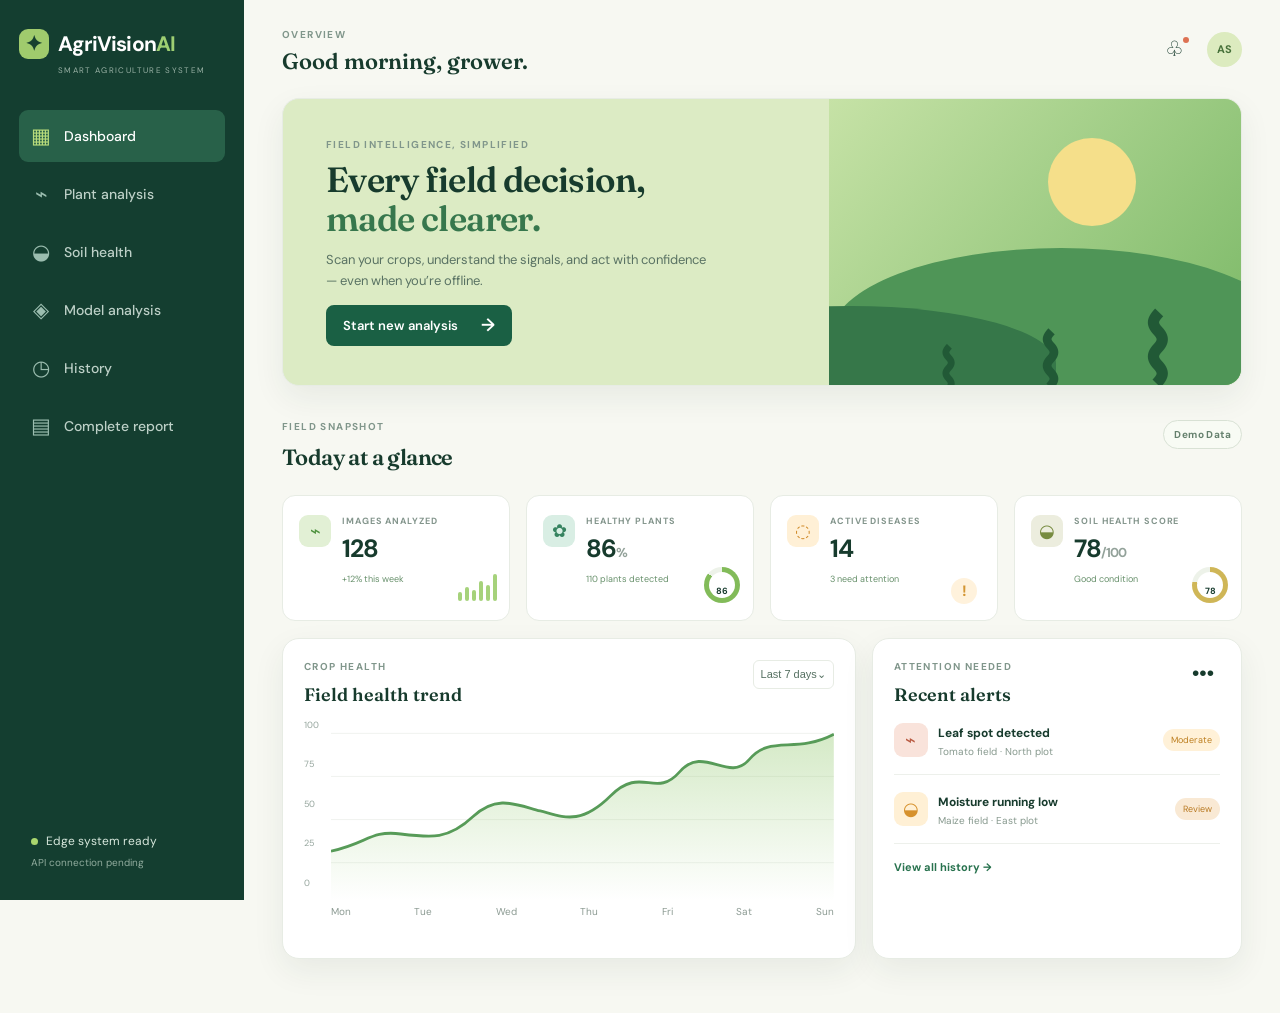
==== index.html @ 241ea1d3 "Initial AgriVision AI dashboard" ====
<!doctype html>
<html lang="en">
  <head>
    <meta charset="UTF-8" />
    <meta name="viewport" content="width=device-width, initial-scale=1.0" />
    <title>AgriVision AI — Smart Agriculture Analysis</title>
    <link rel="preconnect" href="https://fonts.googleapis.com" />
    <link rel="preconnect" href="https://fonts.gstatic.com" crossorigin />
    <link href="https://fonts.googleapis.com/css2?family=DM+Sans:wght@400;500;600;700&family=Fraunces:opsz,wght@9..144,600;9..144,700&display=swap" rel="stylesheet" />
    <link rel="stylesheet" href="styles.css" />
  </head>
  <body>
    <div class="app-shell">
      <aside class="sidebar">
        <a class="brand" href="#dashboard"><span class="brand-mark">✦</span><span>AgriVision<span>AI</span></span></a>
        <p class="brand-sub">SMART AGRICULTURE SYSTEM</p>
        <nav class="nav" aria-label="Main navigation">
          <a class="nav-link active" href="#dashboard" data-page="dashboard"><i>▦</i> Dashboard</a>
          <a class="nav-link" href="#plant-analysis" data-page="plant-analysis"><i>⌁</i> Plant analysis</a>
          <a class="nav-link" href="#soil-analysis" data-page="soil-analysis"><i>◒</i> Soil health</a>
          <a class="nav-link" href="#models" data-page="models"><i>◈</i> Model analysis</a>
          <a class="nav-link" href="#history" data-page="history"><i>◷</i> History</a>
          <a class="nav-link" href="#report" data-page="report"><i>▤</i> Complete report</a>
        </nav>
        <div class="sidebar-foot"><span class="live-dot"></span> Edge system ready<br><small>API connection pending</small></div>
      </aside>

      <main class="main-content">
        <header class="topbar">
          <button class="menu-btn" aria-label="Open menu">☰</button>
          <div class="crumb"><span id="page-kicker">OVERVIEW</span><h1 id="page-title">Good morning, grower.</h1></div>
          <div class="top-actions"><button class="icon-btn" aria-label="Notifications">♧<b></b></button><div class="avatar">AS</div></div>
        </header>

        <section class="page active" id="dashboard">
          <div class="hero panel"><div><p class="eyebrow">FIELD INTELLIGENCE, SIMPLIFIED</p><h2>Every field decision,<br><em>made clearer.</em></h2><p>Scan your crops, understand the signals, and act with confidence — even when you’re offline.</p><a class="primary-btn" href="#plant-analysis" data-go="plant-analysis">Start new analysis <span>→</span></a></div><div class="hero-art" aria-hidden="true"><div class="sun"></div><div class="hill h1"></div><div class="hill h2"></div><div class="plant p1">⌇</div><div class="plant p2">⌇</div><div class="plant p3">⌇</div></div></div>
          <div class="section-heading"><div><p class="eyebrow">FIELD SNAPSHOT</p><h2>Today at a glance</h2></div><span class="demo-pill">Demo Data</span></div>
          <div class="metrics-grid">
            <article class="metric-card"><span class="metric-icon green">⌁</span><div><small>IMAGES ANALYZED</small><strong>128</strong><em>+12% this week</em></div><div class="spark"><span></span><span></span><span></span><span></span><span></span><span></span></div></article>
            <article class="metric-card"><span class="metric-icon mint">✿</span><div><small>HEALTHY PLANTS</small><strong>86<span>%</span></strong><em>110 plants detected</em></div><div class="mini-ring good">86</div></article>
            <article class="metric-card"><span class="metric-icon amber">◌</span><div><small>ACTIVE DISEASES</small><strong>14</strong><em>3 need attention</em></div><div class="warn-mark">!</div></article>
            <article class="metric-card"><span class="metric-icon earth">◒</span><div><small>SOIL HEALTH SCORE</small><strong>78<span>/100</span></strong><em>Good condition</em></div><div class="mini-ring soil">78</div></article>
          </div>
          <div class="dashboard-grid">
            <article class="panel chart-panel"><div class="card-head"><div><p class="eyebrow">CROP HEALTH</p><h3>Field health trend</h3></div><button class="small-select">Last 7 days⌄</button></div><div class="line-chart"><div class="y-labels"><span>100</span><span>75</span><span>50</span><span>25</span><span>0</span></div><svg viewBox="0 0 620 190" preserveAspectRatio="none" aria-label="Crop health chart"><defs><linearGradient id="area" x1="0" x2="0" y1="0" y2="1"><stop stop-color="#8fc76a" stop-opacity=".38"/><stop offset="1" stop-color="#8fc76a" stop-opacity="0"/></linearGradient></defs><path class="gridline" d="M0 15H620M0 60H620M0 105H620M0 150H620"/><path class="area" d="M0 138 C45 130,48 116,86 120 S145 126,175 102 S230 90,258 96 S307 112,345 80 S400 84,430 55 S490 68,516 42 S572 37,620 16 V190 H0Z"/><path class="line" d="M0 138 C45 130,48 116,86 120 S145 126,175 102 S230 90,258 96 S307 112,345 80 S400 84,430 55 S490 68,516 42 S572 37,620 16"/></svg><div class="x-labels"><span>Mon</span><span>Tue</span><span>Wed</span><span>Thu</span><span>Fri</span><span>Sat</span><span>Sun</span></div></div></article>
            <article class="panel alert-panel"><div class="card-head"><div><p class="eyebrow">ATTENTION NEEDED</p><h3>Recent alerts</h3></div><button class="more">•••</button></div><div class="alert-item"><span class="alert-icon red">⌁</span><div><b>Leaf spot detected</b><p>Tomato field · North plot</p></div><span class="tag moderate">Moderate</span></div><div class="alert-item"><span class="alert-icon yellow">◒</span><div><b>Moisture running low</b><p>Maize field · East plot</p></div><span class="tag watch">Review</span></div><a class="text-link" href="#history" data-go="history">View all history →</a></article>
          </div>
        </section>

        <section class="page" id="plant-analysis">
          <div class="page-intro"><div><p class="eyebrow">IMAGE INTELLIGENCE</p><h2>Plant & pest analysis</h2><p>Upload a clear leaf image to screen for disease, pests and visible damage.</p></div><span class="demo-pill">Demo mode · No model connected</span></div>
          <div class="analysis-grid"><article class="panel upload-card"><div class="card-head"><div><p class="eyebrow">01 · IMAGE INPUT</p><h3>Capture the field</h3></div></div><label class="dropzone" for="image-upload"><input type="file" accept="image/*" id="image-upload"/><div id="upload-empty"><span class="upload-icon">⌁</span><b>Drop your image here</b><p>or browse from your device</p><small>JPG, PNG or WEBP · up to 10 MB</small></div><img id="image-preview" alt="Plant upload preview"/></label><button id="analyze-image" class="primary-btn wide">Analyze image <span>→</span></button></article>
          <article class="panel result-card" id="image-result"><div class="empty-result"><span>✦</span><h3>Awaiting an image</h3><p>Upload a plant or leaf image to view a demonstration of the analysis workspace.</p></div><div class="result-content hidden"><div class="card-head"><div><p class="eyebrow">02 · DEMO RESULT</p><h3>Leaf Spot detected</h3></div><span class="status-dot">Moderate</span></div><div class="image-result-body"><div class="analyzed-image"><img id="result-image" alt="Analyzed plant"/><span class="box b1"></span><span class="box b2"></span><span class="box-label">Affected region</span></div><div class="prediction-stats"><div><small>CONFIDENCE</small><strong>94%</strong><span class="bar"><i style="width:94%"></i></span></div><div><small>SEVERITY</small><strong>46%</strong><span class="bar amber-bar"><i style="width:46%"></i></span></div><div><small>PLANT STATUS</small><strong>Diseased</strong><p>Moderate intervention needed</p></div></div></div></div></article></div>
          <div class="explain-grid hidden" id="explain-section"><article class="panel"><div class="card-head"><div><p class="eyebrow">03 · EXPLAINABLE AI</p><h3>Why this prediction?</h3></div><span class="demo-pill">Demo Data</span></div><p class="plain-copy">The model found visual patterns resembling <b>Leaf Spot</b>, driven primarily by the color and distribution of damaged areas.</p><div class="factor-list"><div><span>Brown leaf regions</span><div class="factor-track"><i style="width:92%"></i></div><b>High</b></div><div><span>Spot distribution</span><div class="factor-track"><i style="width:68%"></i></div><b>Medium</b></div><div><span>Leaf color variation</span><div class="factor-track"><i style="width:58%"></i></div><b>Medium</b></div><div><span>Healthy green area</span><div class="factor-track muted"><i style="width:28%"></i></div><b>Low</b></div></div></article><article class="panel severity-card"><p class="eyebrow">DISEASE SEVERITY</p><div class="severity-inner"><div class="gauge"><div><strong>46<small>%</small></strong><span>Moderate</span></div></div><div><h3>Moderate severity</h3><p>Early action can help limit spread across the plot.</p><div class="legend"><span><i class="mild"></i>Mild 0–30%</span><span><i class="moderate-dot"></i>Moderate 31–60%</span><span><i class="severe"></i>Severe 61–100%</span></div></div></div></article></div>
        </section>

        <section class="page" id="soil-analysis"><div class="page-intro"><div><p class="eyebrow">FIELD INTELLIGENCE</p><h2>Soil health & crop suitability</h2><p>Combine soil conditions and climate data to understand your field’s potential.</p></div><span class="demo-pill">Demo mode · No model connected</span></div><div class="soil-grid"><article class="panel soil-form-card"><div class="card-head"><div><p class="eyebrow">01 · SOIL INPUTS</p><h3>Describe your field</h3></div></div><form id="soil-form" class="soil-form"><label>Nitrogen (N)<input type="number" value="72" min="0"/><span>kg/ha</span></label><label>Phosphorus (P)<input type="number" value="38" min="0"/><span>kg/ha</span></label><label>Potassium (K)<input type="number" value="46" min="0"/><span>kg/ha</span></label><label>Soil pH<input type="number" value="6.8" step=".1"/><span>pH</span></label><label>Moisture<input type="number" value="54" min="0" max="100"/><span>%</span></label><label>Temperature<input type="number" value="24"/><span>°C</span></label><label>Humidity<input type="number" value="62"/><span>%</span></label><label>Rainfall<input type="number" value="680"/><span>mm</span></label><label class="wide-field">Soil type<select><option>Loamy</option><option>Clay</option><option>Sandy</option><option>Silty</option></select></label><button class="primary-btn wide" type="submit">Analyze soil <span>→</span></button></form></article><article class="panel soil-results" id="soil-results"><div class="empty-result"><span>◒</span><h3>Field data ready</h3><p>Complete the soil form to display a demo health assessment and crop recommendations.</p></div><div class="soil-content hidden"><div class="card-head"><div><p class="eyebrow">02 · DEMO ASSESSMENT</p><h3>Soil health: Good</h3></div><span class="status-dot good-tag">78 / 100</span></div><div class="score-row"><div class="big-score"><strong>78</strong><span>/100</span></div><div><b>Good growing conditions</b><p>Your field is well-balanced overall. Focus on maintaining moisture and phosphorus levels.</p></div></div><div class="nutrient-grid"><div><span>N</span><b>High</b><i class="n-good"></i></div><div><span>P</span><b>Moderate</b><i class="n-mid"></i></div><div><span>K</span><b>Suitable</b><i class="n-good"></i></div><div><span>pH</span><b>Suitable</b><i class="n-good"></i></div></div><div class="suggestion"><span>✦</span><p><b>Suggested action</b> Add a phosphorus-rich organic amendment before the next planting cycle.</p></div></div></article></div><div class="panel crops-panel hidden" id="crops-section"><div class="card-head"><div><p class="eyebrow">03 · CROP SUITABILITY</p><h3>Your best next crop</h3></div><span class="demo-pill">Demo Data</span></div><div class="crop-recommendation"><div class="crop-rank"><span>01</span><div class="crop-icon">🌾</div><div><h3>Wheat <small>Best match</small></h3><p>pH, nitrogen, temperature and moisture align well with wheat growth.</p></div></div><div class="suitability"><b>91%</b><span>SUITABILITY</span><i><em style="width:91%"></em></i></div></div><div class="other-crops"><div><span>02</span><b>Maize</b><p>Strong nutrient match, slightly lower moisture fit.</p><em>84%</em></div><div><span>03</span><b>Rice</b><p>Good climate fit; needs more field moisture.</p><em>68%</em></div></div></div></section>

        <section class="page" id="models"><div class="page-intro"><div><p class="eyebrow">MODEL OBSERVABILITY</p><h2>Model analysis</h2><p>Connect your trained models to monitor quality, performance and explanation outputs.</p></div><button class="outline-btn">Upload model</button></div><div class="model-note"><span>✦</span><p><b>Integration-ready workspace.</b> Replace the sample metrics below when your API endpoints are connected.</p></div><div class="model-grid"><article class="panel model-card"><span class="model-icon">🐛</span><p>OBJECT DETECTION</p><h3>Pest Detection Model</h3><div class="model-score"><b>92.4%</b><span>accuracy</span></div><div class="model-metrics"><span>Precision <b>91%</b></span><span>Recall <b>89%</b></span><span>F1-score <b>90%</b></span></div><a href="#" class="text-link">View metrics →</a></article><article class="panel model-card"><span class="model-icon">🦠</span><p>CLASSIFICATION</p><h3>Plant Disease Model</h3><div class="model-score"><b>94.1%</b><span>accuracy</span></div><div class="model-metrics"><span>Precision <b>93%</b></span><span>Recall <b>92%</b></span><span>F1-score <b>92%</b></span></div><a href="#" class="text-link">View metrics →</a></article><article class="panel model-card"><span class="model-icon">◌</span><p>REGRESSION</p><h3>Disease Severity Model</h3><div class="model-score"><b>89.7%</b><span>accuracy</span></div><div class="model-metrics"><span>MAE <b>4.2</b></span><span>RMSE <b>5.9</b></span><span>R² <b>.87</b></span></div><a href="#" class="text-link">View metrics →</a></article><article class="panel model-card"><span class="model-icon">🌱</span><p>REGRESSION</p><h3>Soil Health Model</h3><div class="model-score"><b>90.8%</b><span>accuracy</span></div><div class="model-metrics"><span>Precision <b>89%</b></span><span>Recall <b>90%</b></span><span>F1-score <b>89%</b></span></div><a href="#" class="text-link">View metrics →</a></article><article class="panel model-card"><span class="model-icon">🌾</span><p>RANKING</p><h3>Crop Suitability Model</h3><div class="model-score"><b>93.2%</b><span>accuracy</span></div><div class="model-metrics"><span>Precision <b>92%</b></span><span>Recall <b>91%</b></span><span>F1-score <b>91%</b></span></div><a href="#" class="text-link">View metrics →</a></article></div></section>

        <section class="page" id="history"><div class="page-intro"><div><p class="eyebrow">ANALYSIS LOG</p><h2>Field history</h2><p>A traceable record of every image and soil assessment.</p></div><button class="outline-btn">Export history</button></div><article class="panel table-panel"><div class="table-wrap"><table><thead><tr><th>Date</th><th>Image</th><th>Disease / Pest</th><th>Confidence</th><th>Severity</th><th>Soil health</th><th>Recommended crop</th><th></th></tr></thead><tbody><tr><td>Today, 10:24</td><td><span class="thumb t1">⌁</span></td><td><b>Leaf Spot</b><small>Disease</small></td><td>94%</td><td><span class="tag moderate">46% · Moderate</span></td><td>78 / 100</td><td>Wheat</td><td>→</td></tr><tr><td>Aug 17, 14:16</td><td><span class="thumb t2">⌁</span></td><td><b>Healthy</b><small>Plant</small></td><td>98%</td><td><span class="tag healthy">None</span></td><td>82 / 100</td><td>Maize</td><td>→</td></tr><tr><td>Aug 15, 09:42</td><td><span class="thumb t3">⌁</span></td><td><b>Aphid</b><small>Pest</small></td><td>87%</td><td><span class="tag watch">Low</span></td><td>74 / 100</td><td>Wheat</td><td>→</td></tr></tbody></table></div></article></section>

        <section class="page" id="report"><div class="report-hero panel"><p class="eyebrow">COMPLETE ANALYSIS REPORT</p><h2>One clear view of<br><em>your field.</em></h2><p>This report brings together the latest crop image, disease explanation, soil assessment and crop recommendation.</p><button id="download-report" class="primary-btn">Download report <span>↓</span></button></div><div class="report-grid"><article class="panel report-summary"><span>⌁</span><p>PLANT HEALTH</p><h3>Leaf Spot</h3><b>94% confidence</b><small>Moderate severity · 46%</small></article><article class="panel report-summary"><span>◒</span><p>SOIL HEALTH</p><h3>Good</h3><b>78 / 100</b><small>Phosphorus needs attention</small></article><article class="panel report-summary"><span>🌾</span><p>TOP CROP MATCH</p><h3>Wheat</h3><b>91% suitable</b><small>Excellent pH & nutrient alignment</small></article></div><article class="panel report-next"><span>✦</span><div><p class="eyebrow">RECOMMENDED NEXT STEP</p><h3>Treat affected tomato leaves and monitor the north plot in 3 days.</h3></div><button class="outline-btn" data-go="plant-analysis">Review analysis</button></article></section>
      </main>
    </div>
    <div class="toast" id="toast">Demo analysis complete — connect an API to use live predictions.</div>
    <script src="app.js"></script>
  </body>
</html>
---- styles.css ----
:root{--ink:#173b2d;--muted:#789088;--green:#1e6c4c;--lime:#9bcb68;--cream:#f7f8f2;--paper:#fff;--line:#e7ece4;--amber:#e6a63c;--red:#ca674e;--shadow:0 12px 32px rgba(25,58,43,.07)}*{box-sizing:border-box}body{margin:0;background:var(--cream);color:var(--ink);font:15px 'DM Sans',sans-serif}.app-shell{display:flex;min-height:100vh}.sidebar{width:244px;background:#143e30;color:#e7f0e7;padding:29px 19px;position:fixed;inset:0 auto 0 0;z-index:3}.brand{color:#fff;text-decoration:none;font-size:21px;font-weight:700;letter-spacing:-.8px;display:flex;align-items:center;gap:9px}.brand>span:last-child span{color:#9dce72}.brand-mark{display:grid;place-items:center;width:30px;height:30px;border-radius:9px;background:#a0cb6d;color:#17412f}.brand-sub{font-size:8px;letter-spacing:1.35px;color:#9ab2a6;margin:6px 0 35px 39px}.nav{display:grid;gap:6px}.nav-link{color:#bdd0c7;text-decoration:none;padding:12px 12px;border-radius:9px;display:flex;align-items:center;gap:13px;font-size:14px;font-weight:500}.nav-link i{font-style:normal;font-size:21px;width:20px;text-align:center;color:#9bbdaf}.nav-link:hover,.nav-link.active{color:#fff;background:#286149}.nav-link.active i{color:#b8db7b}.sidebar-foot{position:absolute;bottom:28px;left:31px;font-size:12px;line-height:1.7;color:#d7e7dc}.sidebar-foot small{color:#91ac9e;font-size:10px}.live-dot{display:inline-block;width:7px;height:7px;background:#aad66e;border-radius:50%;margin-right:5px}.main-content{width:calc(100% - 244px);margin-left:244px;padding:0 38px 54px}.topbar{height:98px;display:flex;align-items:center;justify-content:space-between}.crumb span,.eyebrow{font-size:10px;letter-spacing:1.4px;color:#80968b;font-weight:700}.crumb h1{font:600 22px Fraunces,serif;margin:4px 0 0}.top-actions{display:flex;align-items:center;gap:17px}.icon-btn,.more,.menu-btn{border:0;background:transparent;color:var(--ink);font-size:21px;cursor:pointer;position:relative}.icon-btn b{position:absolute;width:6px;height:6px;background:#dd7253;border-radius:50%;right:1px;top:1px}.avatar{width:35px;height:35px;border-radius:50%;display:grid;place-items:center;background:#dcebbf;color:#47713a;font-size:11px;font-weight:700}.menu-btn{display:none}.page{display:none;max-width:1280px;margin:auto}.page.active{display:block}.panel{background:var(--paper);border:1px solid var(--line);border-radius:17px;box-shadow:var(--shadow)}h2,h3,p{margin-top:0}h2{font:600 28px Fraunces,serif;letter-spacing:-.6px;margin-bottom:7px}h3{font:600 18px Fraunces,serif;margin-bottom:0}.hero{min-height:272px;overflow:hidden;padding:39px 43px;display:flex;justify-content:space-between;background:#dcebc4;position:relative}.hero h2{font-size:35px;line-height:1.1;margin:8px 0 12px}.hero h2 em,.report-hero em{color:#37774d;font-style:normal}.hero p:not(.eyebrow){width:390px;color:#597263;font-size:13px;line-height:1.6}.primary-btn,.outline-btn{border:0;border-radius:8px;background:#1a6044;color:white;text-decoration:none;padding:12px 17px;font:600 13px 'DM Sans';display:inline-flex;align-items:center;gap:23px;cursor:pointer}.primary-btn span{font-size:18px;line-height:12px}.primary-btn:hover{background:#114b34}.hero-art{width:43%;position:absolute;right:0;inset-block:0;background:linear-gradient(130deg,#c6e2a6,#7ab866);overflow:hidden}.sun{width:88px;height:88px;border-radius:50%;background:#f5df8a;position:absolute;right:105px;top:39px}.hill{position:absolute;border-radius:50% 50% 0 0}.h1{background:#4f9557;width:460px;height:175px;bottom:-38px;right:-50px}.h2{background:#367749;width:410px;height:115px;bottom:-36px;right:185px}.plant{position:absolute;font-size:90px;line-height:1;color:#215936;font-weight:bold;bottom:-14px;z-index:2}.p1{right:63px}.p2{right:175px;font-size:70px}.p3{right:280px;font-size:55px}.section-heading,.page-intro,.card-head{display:flex;justify-content:space-between;align-items:flex-start}.section-heading{margin:34px 0 17px}.section-heading h2{font-size:22px}.demo-pill{font-size:10px;border:1px solid #d9e2d5;background:#f8fbf4;color:#65806d;border-radius:20px;padding:7px 10px;font-weight:700;letter-spacing:.4px}.metrics-grid{display:grid;grid-template-columns:repeat(4,1fr);gap:16px}.metric-card{min-height:126px;border:1px solid var(--line);background:#fff;border-radius:13px;padding:19px 16px;display:flex;gap:11px;position:relative;overflow:hidden}.metric-icon{height:32px;width:32px;border-radius:9px;display:grid;place-items:center;font-size:18px}.green{background:#e2f0d5;color:#4d913d}.mint{background:#d9eee4;color:#368360}.amber{background:#fff0d6;color:#d08a28}.earth{background:#ecedde;color:#778b40}.metric-card small{font-size:9px;letter-spacing:.9px;font-weight:700;color:#83958c;display:block}.metric-card strong{font-size:25px;display:block;margin:5px 0 2px;letter-spacing:-1px}.metric-card strong span{font-size:13px;color:#93a29a}.metric-card em{font-size:9px;color:#67906b;font-style:normal}.spark{position:absolute;right:12px;bottom:19px;height:27px;display:flex;align-items:end;gap:3px}.spark span{width:4px;background:#a6d27b;border-radius:4px}.spark span:nth-child(1){height:9px}.spark span:nth-child(2){height:14px}.spark span:nth-child(3){height:11px}.spark span:nth-child(4){height:20px}.spark span:nth-child(5){height:16px}.spark span:nth-child(6){height:27px}.mini-ring{position:absolute;right:13px;bottom:17px;width:36px;height:36px;border-radius:50%;display:grid;place-items:center;font-size:9px;font-weight:700;background:conic-gradient(#82bb59 0 86%,#edf2e9 0)}.mini-ring:before{content:"";position:absolute;inset:5px;border-radius:50%;background:#fff}.mini-ring{isolation:isolate}.mini-ring::after{content:attr(class);display:none}.mini-ring{color:var(--ink)}.mini-ring.good,.mini-ring.soil{font-size:0}.mini-ring.good:after{content:'86';display:block;z-index:1;font-size:9px}.mini-ring.soil:after{content:'78';display:block;z-index:1;font-size:9px}.soil{background:conic-gradient(#cfb657 0 78%,#edf2e9 0)}.warn-mark{position:absolute;right:20px;bottom:16px;width:26px;height:26px;border-radius:50%;background:#fff2dc;color:#d39532;display:grid;place-items:center;font-weight:700}.dashboard-grid{display:grid;grid-template-columns:1.55fr 1fr;gap:16px;margin-top:17px}.chart-panel,.alert-panel{padding:21px}.card-head h3{font-size:18px;margin-top:4px}.small-select{border:1px solid var(--line);border-radius:6px;padding:7px;background:#fff;color:#557061;font-size:11px}.line-chart{height:218px;margin-top:13px;padding-left:27px;position:relative}.line-chart svg{width:100%;height:182px}.gridline{stroke:#eef1ed;stroke-width:1}.area{fill:url(#area)}.line{fill:none;stroke:#579b58;stroke-width:3}.y-labels{position:absolute;left:0;top:0;height:170px;display:flex;flex-direction:column;justify-content:space-between;color:#95a59d;font-size:9px}.x-labels{display:flex;justify-content:space-between;font-size:10px;color:#8b9a92;margin-top:-1px}.alert-item{display:flex;align-items:center;gap:10px;padding:16px 0;border-bottom:1px solid #edf0eb}.alert-icon{width:34px;height:34px;border-radius:9px;display:grid;place-items:center;font-size:18px}.red{background:#f9e3db;color:#b95a42}.yellow{background:#fff0d5;color:#d6912c}.alert-item div{flex:1}.alert-item b{font-size:12px}.alert-item p{font-size:10px;color:#87998e;margin:3px 0 0}.tag{font-size:9px;border-radius:20px;padding:5px 8px;white-space:nowrap}.moderate{background:#fff1d8;color:#bd7f20}.watch{background:#f9e9d4;color:#b87921}.healthy{background:#e5f2dc;color:#4d913d}.text-link{font-size:11px;color:#28724e;text-decoration:none;font-weight:700;display:block;margin-top:16px}.page-intro{margin:5px 0 23px}.page-intro p:not(.eyebrow){font-size:13px;color:#73877c;margin:7px 0}.analysis-grid,.soil-grid{display:grid;grid-template-columns:.95fr 1.35fr;gap:18px}.upload-card,.result-card,.soil-form-card,.soil-results{padding:22px}.dropzone{height:260px;border:1.5px dashed #c8dac7;background:#f8fbf6;margin:19px 0 14px;border-radius:11px;display:grid;place-items:center;text-align:center;overflow:hidden;cursor:pointer}.dropzone input{display:none}.upload-icon{font-size:34px;color:#79ad65;display:block;margin-bottom:9px}.dropzone b{font-size:13px;display:block}.dropzone p{font-size:11px;color:#759084;margin:5px}.dropzone small{font-size:9px;color:#a0aea6}.dropzone img{display:none;width:100%;height:100%;object-fit:cover}.dropzone img.show{display:block}.wide{width:100%;justify-content:center}.empty-result{height:354px;display:grid;place-content:center;text-align:center;color:#7f9488}.empty-result span{font-size:34px;color:#96bd77}.empty-result h3{margin:9px 0 5px}.empty-result p{font-size:12px;max-width:280px;line-height:1.5;margin:auto}.hidden{display:none!important}.status-dot{background:#fff0da;color:#bd8129;padding:6px 9px;border-radius:20px;font-size:10px;font-weight:700}.image-result-body{display:grid;grid-template-columns:1.25fr .75fr;gap:18px;margin-top:18px}.analyzed-image{height:247px;border-radius:10px;overflow:hidden;position:relative;background:#e4ecdf}.analyzed-image img{width:100%;height:100%;object-fit:cover}.box{position:absolute;border:2px solid #ffbc39;border-radius:3px}.b1{width:35%;height:28%;top:26%;left:29%}.b2{width:23%;height:20%;top:53%;left:53%}.box-label{position:absolute;top:18%;left:29%;background:#eaa434;color:#fff;font-size:8px;padding:4px}.prediction-stats{display:grid;align-content:start;gap:18px}.prediction-stats small{display:block;color:#84968c;font-weight:700;font-size:9px;letter-spacing:.9px}.prediction-stats strong{font-size:21px;display:block;margin:4px 0}.prediction-stats p{font-size:10px;color:#789084;margin:4px 0}.bar{height:5px;border-radius:5px;background:#ecf1ea;display:block}.bar i{display:block;height:100%;background:#74af58;border-radius:5px}.amber-bar i{background:#e7a63e}.explain-grid{display:grid;grid-template-columns:1.35fr 1fr;gap:18px;margin-top:18px}.explain-grid .panel{padding:22px}.plain-copy{font-size:12px;line-height:1.7;color:#657c70;margin:19px 0}.factor-list{display:grid;gap:13px}.factor-list>div{display:grid;grid-template-columns:135px 1fr 48px;align-items:center;gap:10px;font-size:11px}.factor-list b{font-size:10px;color:#648071}.factor-track{height:7px;background:#edf2eb;border-radius:10px}.factor-track i{height:100%;display:block;background:#6faa59;border-radius:10px}.factor-track.muted i{background:#c0d2ba}.severity-inner{display:flex;align-items:center;gap:23px;margin-top:17px}.gauge{width:132px;height:132px;border-radius:50%;background:conic-gradient(#e0a33c 0 46%,#eff1e9 0);position:relative;display:grid;place-items:center;flex-shrink:0}.gauge:before{content:"";position:absolute;inset:11px;background:#fff;border-radius:50%}.gauge div{position:relative;text-align:center}.gauge strong{font-size:27px;display:block}.gauge small{font-size:13px}.gauge span{font-size:9px;color:#a1752c}.severity-inner p{font-size:11px;color:#748a7e;line-height:1.55}.legend{display:grid;gap:5px;font-size:9px;color:#7b9085}.legend i{display:inline-block;width:7px;height:7px;border-radius:50%;margin-right:6px}.mild{background:#88bb5a}.moderate-dot{background:#e0a33c}.severe{background:#d36a51}.soil-form{display:grid;grid-template-columns:1fr 1fr;gap:13px;margin-top:20px}.soil-form label{font-size:10px;color:#6f867a;position:relative}.soil-form input,.soil-form select{display:block;width:100%;margin-top:6px;border:1px solid #dfe7dd;border-radius:7px;padding:10px 39px 10px 10px;font:13px 'DM Sans';color:var(--ink);background:#fff;outline-color:#92c26a}.soil-form label>span{position:absolute;right:10px;bottom:11px;color:#a4b1aa;font-size:9px}.wide-field{grid-column:span 2}.soil-form .wide{grid-column:span 2;margin-top:5px}.soil-results{min-height:430px}.good-tag{background:#e7f3df;color:#548d3e}.score-row{display:flex;gap:18px;align-items:center;margin:24px 0}.big-score{width:94px;height:94px;border-radius:50%;background:#e9f3df;color:#4a8a41;display:grid;place-content:center;text-align:center;flex-shrink:0}.big-score strong{font-size:31px;line-height:25px}.big-score span{font-size:10px}.score-row b{font-size:14px}.score-row p{font-size:11px;line-height:1.55;color:#71887b;margin:5px 0}.nutrient-grid{display:grid;grid-template-columns:repeat(4,1fr);gap:8px}.nutrient-grid>div{border:1px solid #e9eee7;border-radius:8px;padding:11px 8px;position:relative}.nutrient-grid span{font:600 16px Fraunces;color:#599045}.nutrient-grid b{display:block;font-size:9px;margin-top:4px}.nutrient-grid i{position:absolute;width:5px;height:5px;border-radius:50%;right:9px;top:13px}.n-good{background:#72aa56}.n-mid{background:#e0a33c}.suggestion{background:#f2f7ec;border-radius:9px;margin-top:17px;padding:11px;display:flex;gap:9px}.suggestion span{color:#679d55}.suggestion p{font-size:10px;color:#668070;line-height:1.5;margin:0}.crops-panel{margin-top:18px;padding:22px}.crop-recommendation{background:#f1f7e9;border-radius:12px;padding:19px;display:flex;justify-content:space-between;align-items:center;margin-top:18px}.crop-rank{display:flex;align-items:center;gap:13px}.crop-rank>span{font:600 20px Fraunces;color:#9bb58d}.crop-icon{width:43px;height:43px;background:#d5eac0;border-radius:10px;display:grid;place-items:center;font-size:21px}.crop-rank h3 small{font:500 9px 'DM Sans';background:#d6eac4;color:#579048;padding:3px 6px;border-radius:10px;margin-left:5px}.crop-rank p{font-size:11px;color:#718979;margin:5px 0 0}.suitability{text-align:right}.suitability b{font-size:22px}.suitability span{display:block;font-size:8px;letter-spacing:1px;color:#7e9688}.suitability i{display:block;width:92px;background:#dde9d9;height:5px;border-radius:4px;margin-top:7px}.suitability em{height:100%;display:block;background:#76ac58;border-radius:4px}.other-crops{display:grid;grid-template-columns:1fr 1fr;gap:28px;margin-top:16px}.other-crops>div{display:grid;grid-template-columns:25px 70px 1fr 35px;gap:8px;align-items:center;font-size:11px}.other-crops span{font:600 15px Fraunces;color:#a2b59f}.other-crops p{margin:0;color:#82958a;font-size:10px}.other-crops em{font-style:normal;font-weight:700;color:#548b42}.outline-btn{background:white;color:#246245;border:1px solid #bcd2bd;gap:7px}.model-note{background:#e8f3df;border-radius:10px;padding:13px 16px;display:flex;gap:9px;color:#527463;margin-bottom:18px;font-size:12px}.model-note p{margin:0}.model-note span{color:#6b9f52}.model-grid{display:grid;grid-template-columns:repeat(3,1fr);gap:16px}.model-card{padding:20px}.model-card:nth-child(n+4){grid-column:auto}.model-icon{font-size:23px}.model-card p{font-size:9px;color:#849a8c;font-weight:700;letter-spacing:1px;margin:11px 0 4px}.model-score{display:flex;align-items:baseline;gap:5px;margin:18px 0}.model-score b{font:600 27px Fraunces}.model-score span{font-size:10px;color:#809489}.model-metrics{display:flex;justify-content:space-between;border-top:1px solid #ecf0eb;padding-top:12px;font-size:10px;color:#8da094}.model-metrics b{display:block;color:#416f56;margin-top:3px}.table-panel{padding:6px 20px}.table-wrap{overflow:auto}table{width:100%;border-collapse:collapse;text-align:left;min-width:720px}th{font-size:9px;color:#83988d;letter-spacing:.8px;padding:15px 8px;border-bottom:1px solid #e8ede6}td{font-size:11px;padding:14px 8px;border-bottom:1px solid #edf1eb;color:#526c60}td b{font-size:11px;color:var(--ink)}td small{display:block;color:#98a69f;font-size:9px;margin-top:3px}.thumb{width:31px;height:31px;border-radius:6px;display:grid;place-items:center;color:white}.t1{background:#879f5f}.t2{background:#6ea164}.t3{background:#c89a54}.report-hero{min-height:258px;background:#e0edcd;padding:39px 43px;position:relative;overflow:hidden}.report-hero:after{content:'✦';font-size:280px;color:#c2dea8;position:absolute;right:45px;top:-20px}.report-hero h2{font-size:34px;line-height:1.1;margin:8px 0}.report-hero p:not(.eyebrow){max-width:440px;font-size:13px;color:#647d6d;line-height:1.55}.report-grid{display:grid;grid-template-columns:repeat(3,1fr);gap:16px;margin-top:17px}.report-summary{padding:20px}.report-summary>span{font-size:22px}.report-summary p{font-size:9px;color:#83998c;letter-spacing:1px;font-weight:700;margin:11px 0 4px}.report-summary h3{margin-bottom:8px}.report-summary b{font-size:12px;color:#3c7953;display:block}.report-summary small{font-size:10px;color:#87998f;display:block;margin-top:5px}.report-next{margin-top:16px;padding:22px;display:flex;align-items:center;gap:13px}.report-next>span{font-size:24px;color:#6d9b55}.report-next div{flex:1}.report-next h3{font-size:16px;margin-top:5px}.toast{position:fixed;bottom:22px;right:22px;background:#173e30;color:#fff;padding:12px 16px;border-radius:8px;box-shadow:var(--shadow);font-size:12px;transform:translateY(20px);opacity:0;transition:.25s;z-index:5}.toast.show{transform:translateY(0);opacity:1}@media(max-width:1050px){.metrics-grid{grid-template-columns:repeat(2,1fr)}.model-grid{grid-template-columns:repeat(2,1fr)}.hero-art{width:38%}}@media(max-width:760px){.sidebar{transform:translateX(-100%);transition:.25s;width:250px}.sidebar.open{transform:translateX(0)}.main-content{width:100%;margin-left:0;padding:0 17px 35px}.menu-btn{display:block}.topbar{height:77px}.hero{padding:29px;min-height:245px}.hero-art{opacity:.28;width:100%}.hero>div:first-child{z-index:1}.hero h2{font-size:29px}.hero p:not(.eyebrow){width:auto}.metrics-grid,.dashboard-grid,.analysis-grid,.soil-grid,.explain-grid,.report-grid,.model-grid{grid-template-columns:1fr}.section-heading{margin-top:25px}.image-result-body{grid-template-columns:1fr}.analyzed-image{height:220px}.explain-grid{margin-top:16px}.crop-recommendation{align-items:flex-start;gap:13px}.crop-rank{align-items:flex-start}.suitability{flex-shrink:0}.other-crops{grid-template-columns:1fr;gap:14px}.report-next{align-items:flex-start;flex-direction:column}.page-intro{gap:10px;flex-direction:column}.factor-list>div{grid-template-columns:110px 1fr 40px}.soil-form{gap:10px}.top-actions{gap:10px}.crumb h1{font-size:18px}.severity-inner{flex-direction:column;align-items:flex-start}.nutrient-grid{grid-template-columns:repeat(2,1fr)}}
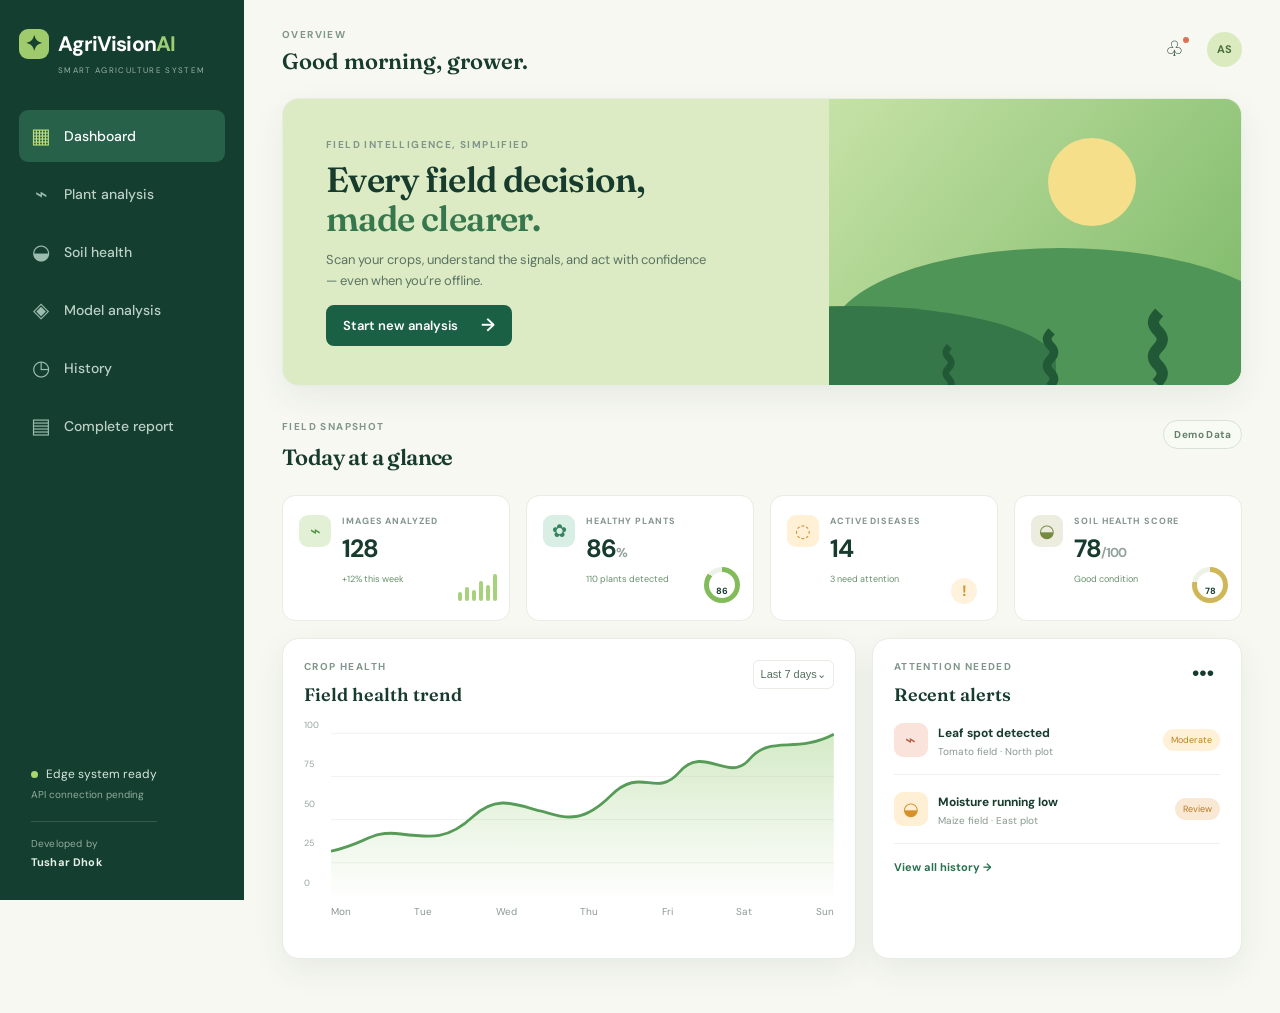
==== commit 20f0e5d1: "Add developer credit" ====
--- a/index.html
+++ b/index.html
@@ -22,7 +22,7 @@
           <a class="nav-link" href="#history" data-page="history"><i>◷</i> History</a>
           <a class="nav-link" href="#report" data-page="report"><i>▤</i> Complete report</a>
         </nav>
-        <div class="sidebar-foot"><span class="live-dot"></span> Edge system ready<br><small>API connection pending</small></div>
+        <div class="sidebar-foot"><span class="live-dot"></span> Edge system ready<br><small>API connection pending</small><div class="developer-credit">Developed by <b>Tushar Dhok</b></div></div>
       </aside>
 
       <main class="main-content">
--- a/styles.css
+++ b/styles.css
@@ -1 +1,2 @@
 :root{--ink:#173b2d;--muted:#789088;--green:#1e6c4c;--lime:#9bcb68;--cream:#f7f8f2;--paper:#fff;--line:#e7ece4;--amber:#e6a63c;--red:#ca674e;--shadow:0 12px 32px rgba(25,58,43,.07)}*{box-sizing:border-box}body{margin:0;background:var(--cream);color:var(--ink);font:15px 'DM Sans',sans-serif}.app-shell{display:flex;min-height:100vh}.sidebar{width:244px;background:#143e30;color:#e7f0e7;padding:29px 19px;position:fixed;inset:0 auto 0 0;z-index:3}.brand{color:#fff;text-decoration:none;font-size:21px;font-weight:700;letter-spacing:-.8px;display:flex;align-items:center;gap:9px}.brand>span:last-child span{color:#9dce72}.brand-mark{display:grid;place-items:center;width:30px;height:30px;border-radius:9px;background:#a0cb6d;color:#17412f}.brand-sub{font-size:8px;letter-spacing:1.35px;color:#9ab2a6;margin:6px 0 35px 39px}.nav{display:grid;gap:6px}.nav-link{color:#bdd0c7;text-decoration:none;padding:12px 12px;border-radius:9px;display:flex;align-items:center;gap:13px;font-size:14px;font-weight:500}.nav-link i{font-style:normal;font-size:21px;width:20px;text-align:center;color:#9bbdaf}.nav-link:hover,.nav-link.active{color:#fff;background:#286149}.nav-link.active i{color:#b8db7b}.sidebar-foot{position:absolute;bottom:28px;left:31px;font-size:12px;line-height:1.7;color:#d7e7dc}.sidebar-foot small{color:#91ac9e;font-size:10px}.live-dot{display:inline-block;width:7px;height:7px;background:#aad66e;border-radius:50%;margin-right:5px}.main-content{width:calc(100% - 244px);margin-left:244px;padding:0 38px 54px}.topbar{height:98px;display:flex;align-items:center;justify-content:space-between}.crumb span,.eyebrow{font-size:10px;letter-spacing:1.4px;color:#80968b;font-weight:700}.crumb h1{font:600 22px Fraunces,serif;margin:4px 0 0}.top-actions{display:flex;align-items:center;gap:17px}.icon-btn,.more,.menu-btn{border:0;background:transparent;color:var(--ink);font-size:21px;cursor:pointer;position:relative}.icon-btn b{position:absolute;width:6px;height:6px;background:#dd7253;border-radius:50%;right:1px;top:1px}.avatar{width:35px;height:35px;border-radius:50%;display:grid;place-items:center;background:#dcebbf;color:#47713a;font-size:11px;font-weight:700}.menu-btn{display:none}.page{display:none;max-width:1280px;margin:auto}.page.active{display:block}.panel{background:var(--paper);border:1px solid var(--line);border-radius:17px;box-shadow:var(--shadow)}h2,h3,p{margin-top:0}h2{font:600 28px Fraunces,serif;letter-spacing:-.6px;margin-bottom:7px}h3{font:600 18px Fraunces,serif;margin-bottom:0}.hero{min-height:272px;overflow:hidden;padding:39px 43px;display:flex;justify-content:space-between;background:#dcebc4;position:relative}.hero h2{font-size:35px;line-height:1.1;margin:8px 0 12px}.hero h2 em,.report-hero em{color:#37774d;font-style:normal}.hero p:not(.eyebrow){width:390px;color:#597263;font-size:13px;line-height:1.6}.primary-btn,.outline-btn{border:0;border-radius:8px;background:#1a6044;color:white;text-decoration:none;padding:12px 17px;font:600 13px 'DM Sans';display:inline-flex;align-items:center;gap:23px;cursor:pointer}.primary-btn span{font-size:18px;line-height:12px}.primary-btn:hover{background:#114b34}.hero-art{width:43%;position:absolute;right:0;inset-block:0;background:linear-gradient(130deg,#c6e2a6,#7ab866);overflow:hidden}.sun{width:88px;height:88px;border-radius:50%;background:#f5df8a;position:absolute;right:105px;top:39px}.hill{position:absolute;border-radius:50% 50% 0 0}.h1{background:#4f9557;width:460px;height:175px;bottom:-38px;right:-50px}.h2{background:#367749;width:410px;height:115px;bottom:-36px;right:185px}.plant{position:absolute;font-size:90px;line-height:1;color:#215936;font-weight:bold;bottom:-14px;z-index:2}.p1{right:63px}.p2{right:175px;font-size:70px}.p3{right:280px;font-size:55px}.section-heading,.page-intro,.card-head{display:flex;justify-content:space-between;align-items:flex-start}.section-heading{margin:34px 0 17px}.section-heading h2{font-size:22px}.demo-pill{font-size:10px;border:1px solid #d9e2d5;background:#f8fbf4;color:#65806d;border-radius:20px;padding:7px 10px;font-weight:700;letter-spacing:.4px}.metrics-grid{display:grid;grid-template-columns:repeat(4,1fr);gap:16px}.metric-card{min-height:126px;border:1px solid var(--line);background:#fff;border-radius:13px;padding:19px 16px;display:flex;gap:11px;position:relative;overflow:hidden}.metric-icon{height:32px;width:32px;border-radius:9px;display:grid;place-items:center;font-size:18px}.green{background:#e2f0d5;color:#4d913d}.mint{background:#d9eee4;color:#368360}.amber{background:#fff0d6;color:#d08a28}.earth{background:#ecedde;color:#778b40}.metric-card small{font-size:9px;letter-spacing:.9px;font-weight:700;color:#83958c;display:block}.metric-card strong{font-size:25px;display:block;margin:5px 0 2px;letter-spacing:-1px}.metric-card strong span{font-size:13px;color:#93a29a}.metric-card em{font-size:9px;color:#67906b;font-style:normal}.spark{position:absolute;right:12px;bottom:19px;height:27px;display:flex;align-items:end;gap:3px}.spark span{width:4px;background:#a6d27b;border-radius:4px}.spark span:nth-child(1){height:9px}.spark span:nth-child(2){height:14px}.spark span:nth-child(3){height:11px}.spark span:nth-child(4){height:20px}.spark span:nth-child(5){height:16px}.spark span:nth-child(6){height:27px}.mini-ring{position:absolute;right:13px;bottom:17px;width:36px;height:36px;border-radius:50%;display:grid;place-items:center;font-size:9px;font-weight:700;background:conic-gradient(#82bb59 0 86%,#edf2e9 0)}.mini-ring:before{content:"";position:absolute;inset:5px;border-radius:50%;background:#fff}.mini-ring{isolation:isolate}.mini-ring::after{content:attr(class);display:none}.mini-ring{color:var(--ink)}.mini-ring.good,.mini-ring.soil{font-size:0}.mini-ring.good:after{content:'86';display:block;z-index:1;font-size:9px}.mini-ring.soil:after{content:'78';display:block;z-index:1;font-size:9px}.soil{background:conic-gradient(#cfb657 0 78%,#edf2e9 0)}.warn-mark{position:absolute;right:20px;bottom:16px;width:26px;height:26px;border-radius:50%;background:#fff2dc;color:#d39532;display:grid;place-items:center;font-weight:700}.dashboard-grid{display:grid;grid-template-columns:1.55fr 1fr;gap:16px;margin-top:17px}.chart-panel,.alert-panel{padding:21px}.card-head h3{font-size:18px;margin-top:4px}.small-select{border:1px solid var(--line);border-radius:6px;padding:7px;background:#fff;color:#557061;font-size:11px}.line-chart{height:218px;margin-top:13px;padding-left:27px;position:relative}.line-chart svg{width:100%;height:182px}.gridline{stroke:#eef1ed;stroke-width:1}.area{fill:url(#area)}.line{fill:none;stroke:#579b58;stroke-width:3}.y-labels{position:absolute;left:0;top:0;height:170px;display:flex;flex-direction:column;justify-content:space-between;color:#95a59d;font-size:9px}.x-labels{display:flex;justify-content:space-between;font-size:10px;color:#8b9a92;margin-top:-1px}.alert-item{display:flex;align-items:center;gap:10px;padding:16px 0;border-bottom:1px solid #edf0eb}.alert-icon{width:34px;height:34px;border-radius:9px;display:grid;place-items:center;font-size:18px}.red{background:#f9e3db;color:#b95a42}.yellow{background:#fff0d5;color:#d6912c}.alert-item div{flex:1}.alert-item b{font-size:12px}.alert-item p{font-size:10px;color:#87998e;margin:3px 0 0}.tag{font-size:9px;border-radius:20px;padding:5px 8px;white-space:nowrap}.moderate{background:#fff1d8;color:#bd7f20}.watch{background:#f9e9d4;color:#b87921}.healthy{background:#e5f2dc;color:#4d913d}.text-link{font-size:11px;color:#28724e;text-decoration:none;font-weight:700;display:block;margin-top:16px}.page-intro{margin:5px 0 23px}.page-intro p:not(.eyebrow){font-size:13px;color:#73877c;margin:7px 0}.analysis-grid,.soil-grid{display:grid;grid-template-columns:.95fr 1.35fr;gap:18px}.upload-card,.result-card,.soil-form-card,.soil-results{padding:22px}.dropzone{height:260px;border:1.5px dashed #c8dac7;background:#f8fbf6;margin:19px 0 14px;border-radius:11px;display:grid;place-items:center;text-align:center;overflow:hidden;cursor:pointer}.dropzone input{display:none}.upload-icon{font-size:34px;color:#79ad65;display:block;margin-bottom:9px}.dropzone b{font-size:13px;display:block}.dropzone p{font-size:11px;color:#759084;margin:5px}.dropzone small{font-size:9px;color:#a0aea6}.dropzone img{display:none;width:100%;height:100%;object-fit:cover}.dropzone img.show{display:block}.wide{width:100%;justify-content:center}.empty-result{height:354px;display:grid;place-content:center;text-align:center;color:#7f9488}.empty-result span{font-size:34px;color:#96bd77}.empty-result h3{margin:9px 0 5px}.empty-result p{font-size:12px;max-width:280px;line-height:1.5;margin:auto}.hidden{display:none!important}.status-dot{background:#fff0da;color:#bd8129;padding:6px 9px;border-radius:20px;font-size:10px;font-weight:700}.image-result-body{display:grid;grid-template-columns:1.25fr .75fr;gap:18px;margin-top:18px}.analyzed-image{height:247px;border-radius:10px;overflow:hidden;position:relative;background:#e4ecdf}.analyzed-image img{width:100%;height:100%;object-fit:cover}.box{position:absolute;border:2px solid #ffbc39;border-radius:3px}.b1{width:35%;height:28%;top:26%;left:29%}.b2{width:23%;height:20%;top:53%;left:53%}.box-label{position:absolute;top:18%;left:29%;background:#eaa434;color:#fff;font-size:8px;padding:4px}.prediction-stats{display:grid;align-content:start;gap:18px}.prediction-stats small{display:block;color:#84968c;font-weight:700;font-size:9px;letter-spacing:.9px}.prediction-stats strong{font-size:21px;display:block;margin:4px 0}.prediction-stats p{font-size:10px;color:#789084;margin:4px 0}.bar{height:5px;border-radius:5px;background:#ecf1ea;display:block}.bar i{display:block;height:100%;background:#74af58;border-radius:5px}.amber-bar i{background:#e7a63e}.explain-grid{display:grid;grid-template-columns:1.35fr 1fr;gap:18px;margin-top:18px}.explain-grid .panel{padding:22px}.plain-copy{font-size:12px;line-height:1.7;color:#657c70;margin:19px 0}.factor-list{display:grid;gap:13px}.factor-list>div{display:grid;grid-template-columns:135px 1fr 48px;align-items:center;gap:10px;font-size:11px}.factor-list b{font-size:10px;color:#648071}.factor-track{height:7px;background:#edf2eb;border-radius:10px}.factor-track i{height:100%;display:block;background:#6faa59;border-radius:10px}.factor-track.muted i{background:#c0d2ba}.severity-inner{display:flex;align-items:center;gap:23px;margin-top:17px}.gauge{width:132px;height:132px;border-radius:50%;background:conic-gradient(#e0a33c 0 46%,#eff1e9 0);position:relative;display:grid;place-items:center;flex-shrink:0}.gauge:before{content:"";position:absolute;inset:11px;background:#fff;border-radius:50%}.gauge div{position:relative;text-align:center}.gauge strong{font-size:27px;display:block}.gauge small{font-size:13px}.gauge span{font-size:9px;color:#a1752c}.severity-inner p{font-size:11px;color:#748a7e;line-height:1.55}.legend{display:grid;gap:5px;font-size:9px;color:#7b9085}.legend i{display:inline-block;width:7px;height:7px;border-radius:50%;margin-right:6px}.mild{background:#88bb5a}.moderate-dot{background:#e0a33c}.severe{background:#d36a51}.soil-form{display:grid;grid-template-columns:1fr 1fr;gap:13px;margin-top:20px}.soil-form label{font-size:10px;color:#6f867a;position:relative}.soil-form input,.soil-form select{display:block;width:100%;margin-top:6px;border:1px solid #dfe7dd;border-radius:7px;padding:10px 39px 10px 10px;font:13px 'DM Sans';color:var(--ink);background:#fff;outline-color:#92c26a}.soil-form label>span{position:absolute;right:10px;bottom:11px;color:#a4b1aa;font-size:9px}.wide-field{grid-column:span 2}.soil-form .wide{grid-column:span 2;margin-top:5px}.soil-results{min-height:430px}.good-tag{background:#e7f3df;color:#548d3e}.score-row{display:flex;gap:18px;align-items:center;margin:24px 0}.big-score{width:94px;height:94px;border-radius:50%;background:#e9f3df;color:#4a8a41;display:grid;place-content:center;text-align:center;flex-shrink:0}.big-score strong{font-size:31px;line-height:25px}.big-score span{font-size:10px}.score-row b{font-size:14px}.score-row p{font-size:11px;line-height:1.55;color:#71887b;margin:5px 0}.nutrient-grid{display:grid;grid-template-columns:repeat(4,1fr);gap:8px}.nutrient-grid>div{border:1px solid #e9eee7;border-radius:8px;padding:11px 8px;position:relative}.nutrient-grid span{font:600 16px Fraunces;color:#599045}.nutrient-grid b{display:block;font-size:9px;margin-top:4px}.nutrient-grid i{position:absolute;width:5px;height:5px;border-radius:50%;right:9px;top:13px}.n-good{background:#72aa56}.n-mid{background:#e0a33c}.suggestion{background:#f2f7ec;border-radius:9px;margin-top:17px;padding:11px;display:flex;gap:9px}.suggestion span{color:#679d55}.suggestion p{font-size:10px;color:#668070;line-height:1.5;margin:0}.crops-panel{margin-top:18px;padding:22px}.crop-recommendation{background:#f1f7e9;border-radius:12px;padding:19px;display:flex;justify-content:space-between;align-items:center;margin-top:18px}.crop-rank{display:flex;align-items:center;gap:13px}.crop-rank>span{font:600 20px Fraunces;color:#9bb58d}.crop-icon{width:43px;height:43px;background:#d5eac0;border-radius:10px;display:grid;place-items:center;font-size:21px}.crop-rank h3 small{font:500 9px 'DM Sans';background:#d6eac4;color:#579048;padding:3px 6px;border-radius:10px;margin-left:5px}.crop-rank p{font-size:11px;color:#718979;margin:5px 0 0}.suitability{text-align:right}.suitability b{font-size:22px}.suitability span{display:block;font-size:8px;letter-spacing:1px;color:#7e9688}.suitability i{display:block;width:92px;background:#dde9d9;height:5px;border-radius:4px;margin-top:7px}.suitability em{height:100%;display:block;background:#76ac58;border-radius:4px}.other-crops{display:grid;grid-template-columns:1fr 1fr;gap:28px;margin-top:16px}.other-crops>div{display:grid;grid-template-columns:25px 70px 1fr 35px;gap:8px;align-items:center;font-size:11px}.other-crops span{font:600 15px Fraunces;color:#a2b59f}.other-crops p{margin:0;color:#82958a;font-size:10px}.other-crops em{font-style:normal;font-weight:700;color:#548b42}.outline-btn{background:white;color:#246245;border:1px solid #bcd2bd;gap:7px}.model-note{background:#e8f3df;border-radius:10px;padding:13px 16px;display:flex;gap:9px;color:#527463;margin-bottom:18px;font-size:12px}.model-note p{margin:0}.model-note span{color:#6b9f52}.model-grid{display:grid;grid-template-columns:repeat(3,1fr);gap:16px}.model-card{padding:20px}.model-card:nth-child(n+4){grid-column:auto}.model-icon{font-size:23px}.model-card p{font-size:9px;color:#849a8c;font-weight:700;letter-spacing:1px;margin:11px 0 4px}.model-score{display:flex;align-items:baseline;gap:5px;margin:18px 0}.model-score b{font:600 27px Fraunces}.model-score span{font-size:10px;color:#809489}.model-metrics{display:flex;justify-content:space-between;border-top:1px solid #ecf0eb;padding-top:12px;font-size:10px;color:#8da094}.model-metrics b{display:block;color:#416f56;margin-top:3px}.table-panel{padding:6px 20px}.table-wrap{overflow:auto}table{width:100%;border-collapse:collapse;text-align:left;min-width:720px}th{font-size:9px;color:#83988d;letter-spacing:.8px;padding:15px 8px;border-bottom:1px solid #e8ede6}td{font-size:11px;padding:14px 8px;border-bottom:1px solid #edf1eb;color:#526c60}td b{font-size:11px;color:var(--ink)}td small{display:block;color:#98a69f;font-size:9px;margin-top:3px}.thumb{width:31px;height:31px;border-radius:6px;display:grid;place-items:center;color:white}.t1{background:#879f5f}.t2{background:#6ea164}.t3{background:#c89a54}.report-hero{min-height:258px;background:#e0edcd;padding:39px 43px;position:relative;overflow:hidden}.report-hero:after{content:'✦';font-size:280px;color:#c2dea8;position:absolute;right:45px;top:-20px}.report-hero h2{font-size:34px;line-height:1.1;margin:8px 0}.report-hero p:not(.eyebrow){max-width:440px;font-size:13px;color:#647d6d;line-height:1.55}.report-grid{display:grid;grid-template-columns:repeat(3,1fr);gap:16px;margin-top:17px}.report-summary{padding:20px}.report-summary>span{font-size:22px}.report-summary p{font-size:9px;color:#83998c;letter-spacing:1px;font-weight:700;margin:11px 0 4px}.report-summary h3{margin-bottom:8px}.report-summary b{font-size:12px;color:#3c7953;display:block}.report-summary small{font-size:10px;color:#87998f;display:block;margin-top:5px}.report-next{margin-top:16px;padding:22px;display:flex;align-items:center;gap:13px}.report-next>span{font-size:24px;color:#6d9b55}.report-next div{flex:1}.report-next h3{font-size:16px;margin-top:5px}.toast{position:fixed;bottom:22px;right:22px;background:#173e30;color:#fff;padding:12px 16px;border-radius:8px;box-shadow:var(--shadow);font-size:12px;transform:translateY(20px);opacity:0;transition:.25s;z-index:5}.toast.show{transform:translateY(0);opacity:1}@media(max-width:1050px){.metrics-grid{grid-template-columns:repeat(2,1fr)}.model-grid{grid-template-columns:repeat(2,1fr)}.hero-art{width:38%}}@media(max-width:760px){.sidebar{transform:translateX(-100%);transition:.25s;width:250px}.sidebar.open{transform:translateX(0)}.main-content{width:100%;margin-left:0;padding:0 17px 35px}.menu-btn{display:block}.topbar{height:77px}.hero{padding:29px;min-height:245px}.hero-art{opacity:.28;width:100%}.hero>div:first-child{z-index:1}.hero h2{font-size:29px}.hero p:not(.eyebrow){width:auto}.metrics-grid,.dashboard-grid,.analysis-grid,.soil-grid,.explain-grid,.report-grid,.model-grid{grid-template-columns:1fr}.section-heading{margin-top:25px}.image-result-body{grid-template-columns:1fr}.analyzed-image{height:220px}.explain-grid{margin-top:16px}.crop-recommendation{align-items:flex-start;gap:13px}.crop-rank{align-items:flex-start}.suitability{flex-shrink:0}.other-crops{grid-template-columns:1fr;gap:14px}.report-next{align-items:flex-start;flex-direction:column}.page-intro{gap:10px;flex-direction:column}.factor-list>div{grid-template-columns:110px 1fr 40px}.soil-form{gap:10px}.top-actions{gap:10px}.crumb h1{font-size:18px}.severity-inner{flex-direction:column;align-items:flex-start}.nutrient-grid{grid-template-columns:repeat(2,1fr)}}
+.developer-credit{margin-top:17px;padding-top:13px;border-top:1px solid rgba(218,235,222,.16);font-size:10px;color:#91ac9e;letter-spacing:.15px}.developer-credit b{display:block;color:#e5f0e7;font-size:11px;margin-top:1px}
